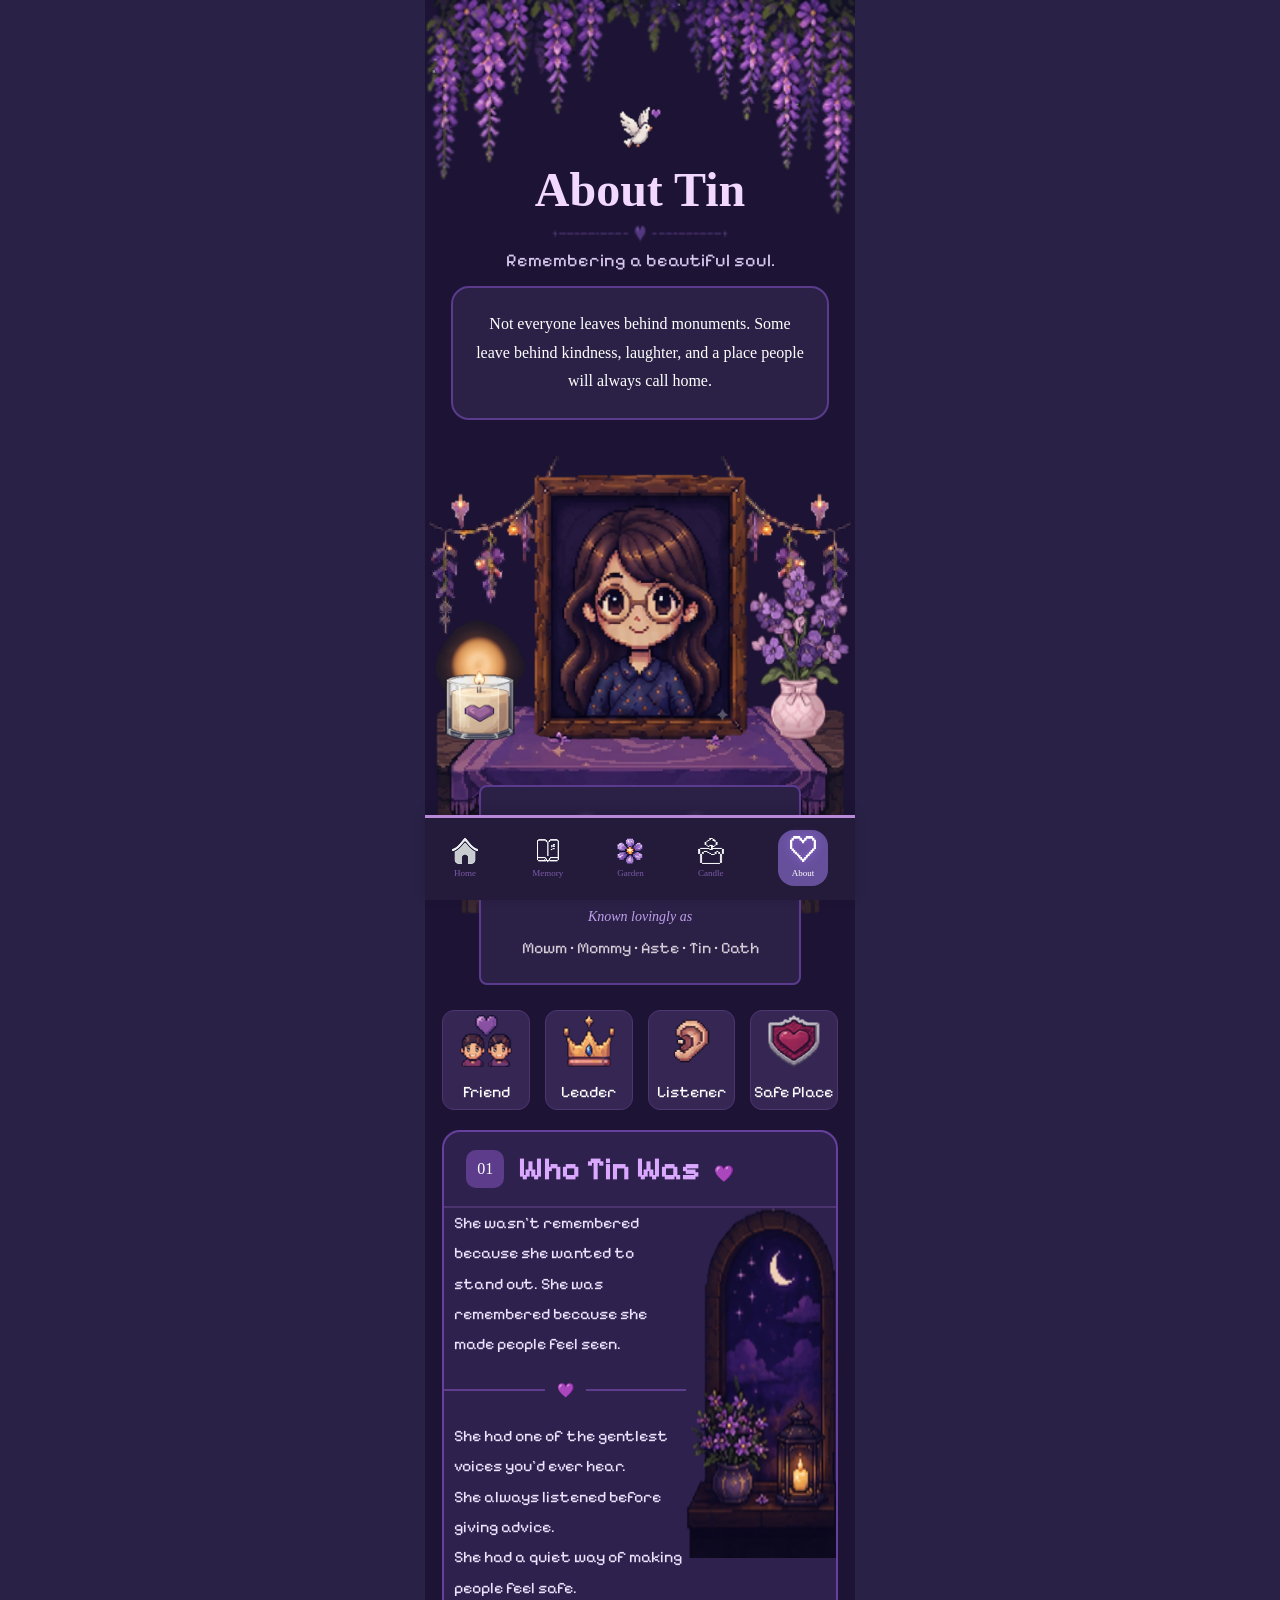
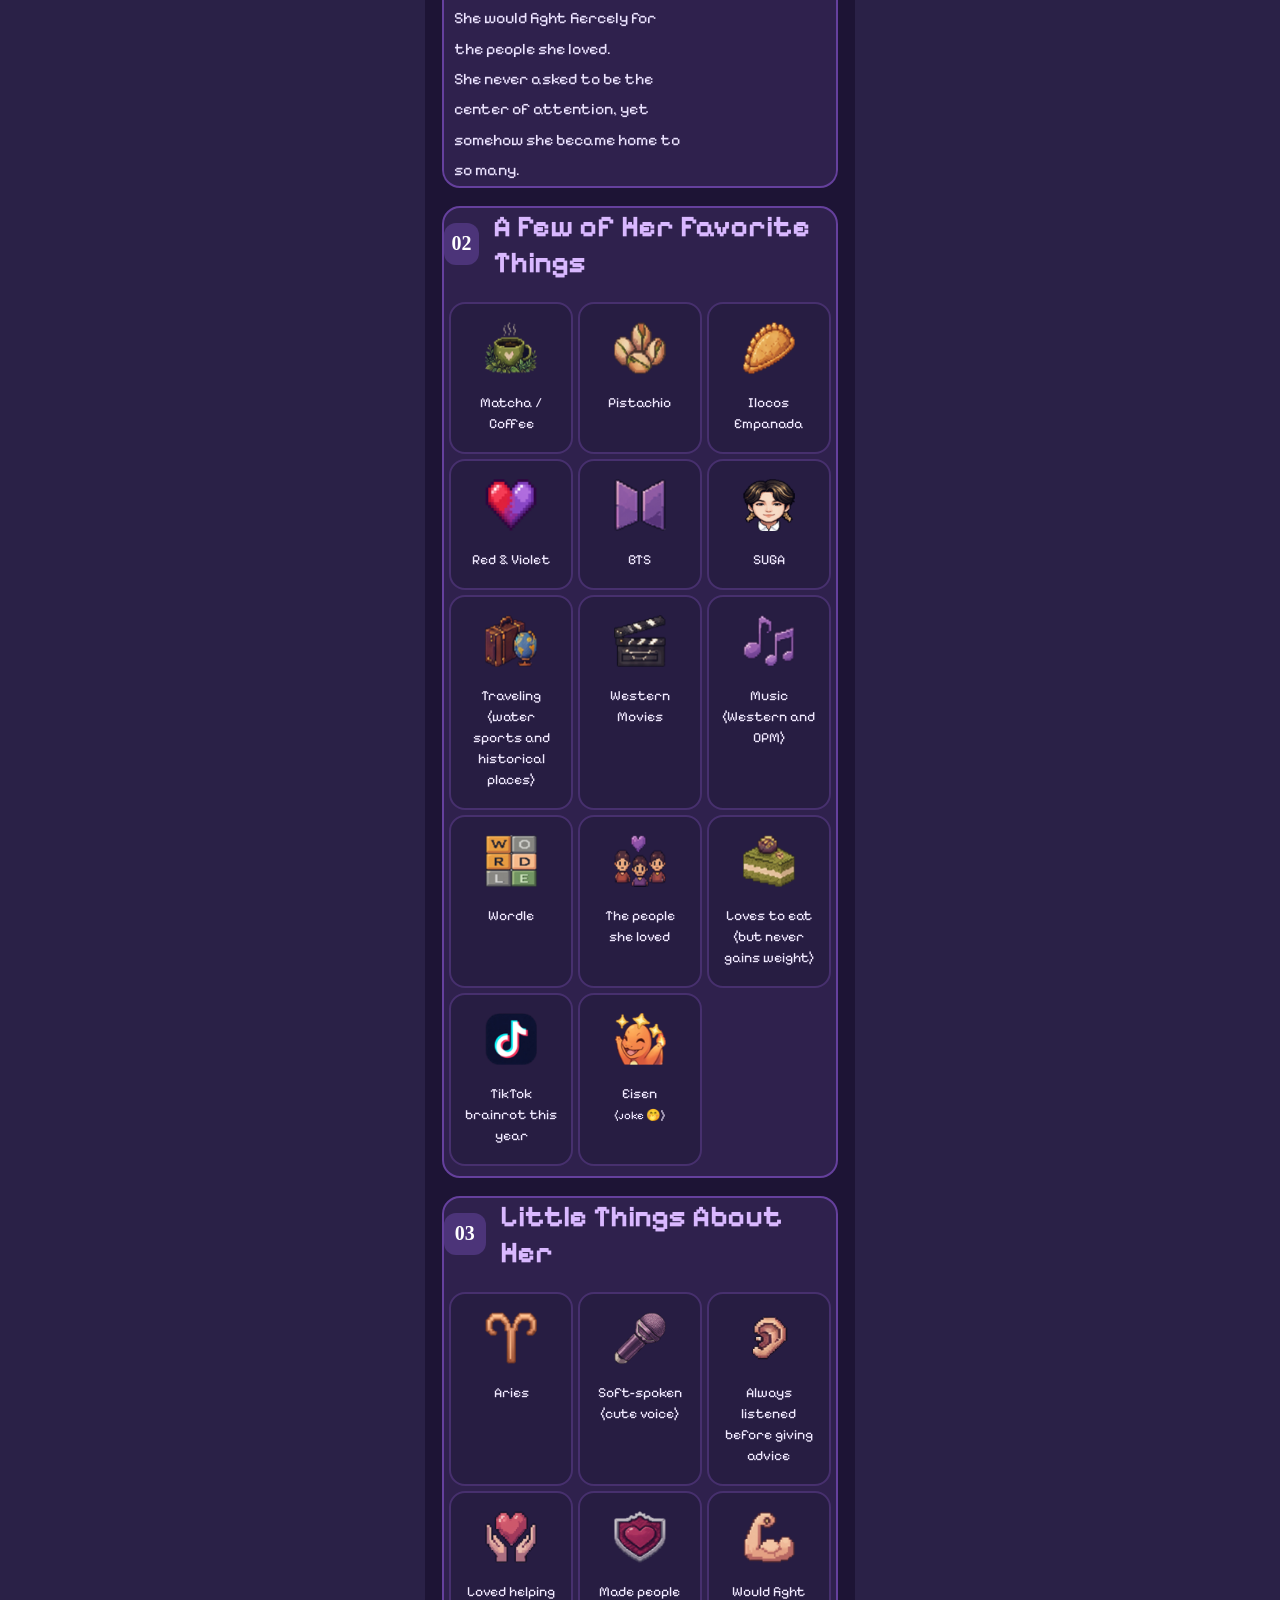
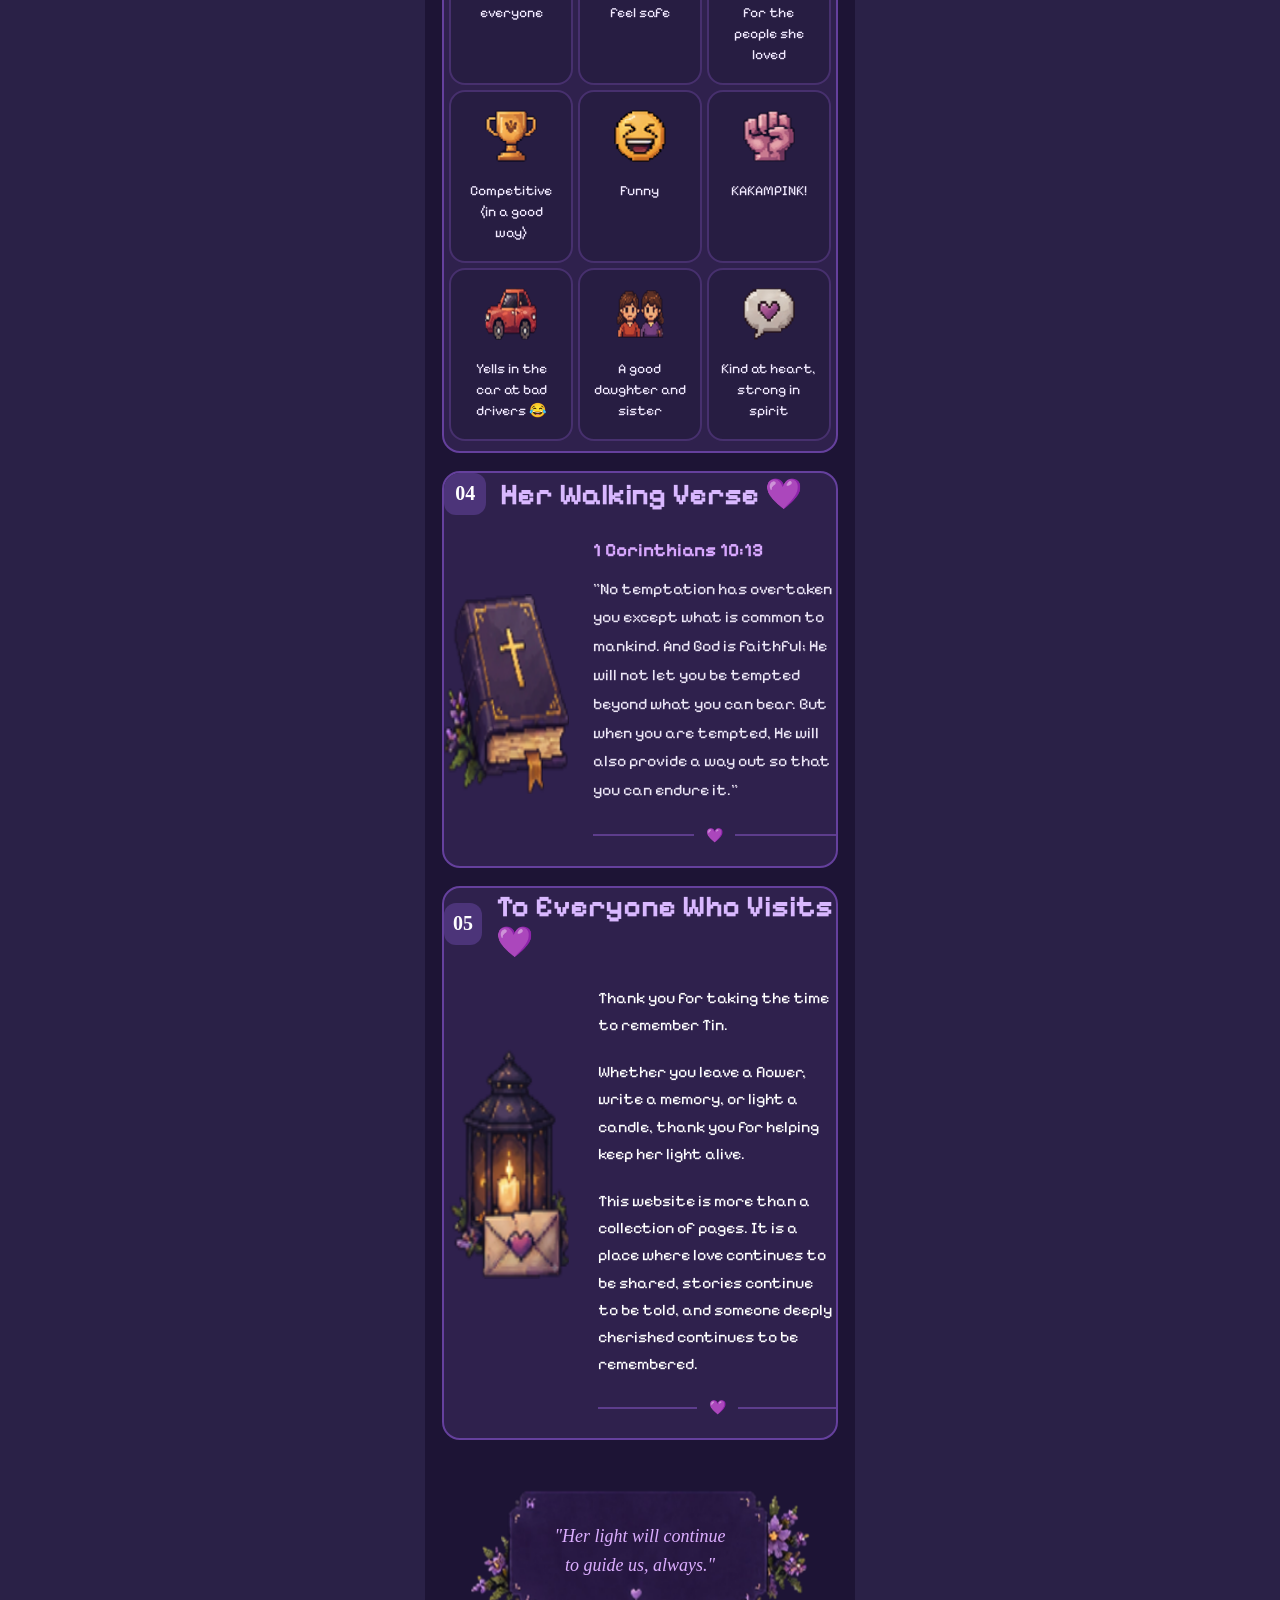
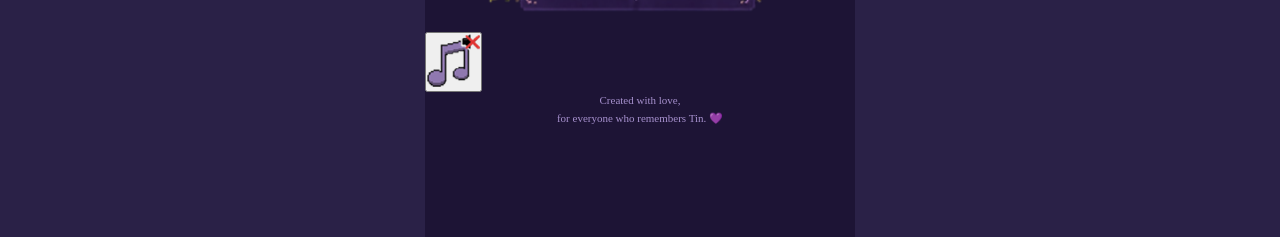
==== about.html @ 0745eca5 "Release v1.0" ====
<!DOCTYPE html>
<html lang="en">

<head>

    <meta charset="UTF-8">

    <meta name="viewport" content="width=device-width, initial-scale=1.0">

    <title>About | In Loving Memory of Tin</title>

    <link rel="stylesheet" href="style.css">
    <link rel="stylesheet" href="about.css">

    <link href="https://fonts.googleapis.com/css2?family=Pixelify+Sans:wght@400;500;600;700&display=swap" rel="stylesheet">

</head>

<body>

<section class="about-page">

    <!-- Hero -->

    <img
    src="assets/decorations/wisteria-hanging.png"
    class="wisteria">

    <div class="hero-section">



        <img
            src="assets/icons/dove.png"
            class="header-icon">

        <div class="about-header">

            <h1>About Tin</h1>

            <img
                src="assets/decorations/memory-divider.png"
                class="memory-divider">

                <img
                src="assets/decorations/corner-lights-left.png"
                class="corner-lights-left">

                <img
                src="assets/decorations/corner-lights-right.png"
                class="corner-lights-right">

            <p>
                Remembering a beautiful soul.
            </p>

        </div>

    </div>

    <!-- Intro -->

    <div class="intro-card">

        <p>

            Not everyone leaves behind monuments.
            Some leave behind kindness,
            laughter,
            and a place people
            will always call home.

        </p>

    </div>

    <!-- Portrait -->

    <div class="portrait-section">

        <img
        src="assets/decorations/altar-table.png"
        class="portrait-table">

        <img
        src="assets/decorations/candle-glow.png"
        class="candle-glow">

        <img
            src="assets/icons/candle-on.png"
            class="portrait-candle">

        <img
            src="assets/about/tin-portrait.png"
            class="tin-photo">

        <img
            src="assets/decorations/purple-flowers-vase.png"
            class="portrait-flower">

    </div>

    <!-- Name -->

    <div class="name-card">

        <h2>❀ Tin ❀</h2>

        <p class="ign">(Asteria / DeerAste)</p>

        <p class="nickname-title">Known lovingly as</p>

        <p class="nicknames">
            Mowm • Mommy • Aste • Tin • Cath
        </p>

    </div>

    <!-- Identity -->

    <div class="identity-grid">

        <div class="identity-card">

            <div class="identity-icon">

                <img src="assets/about/friend.png">

            </div>

            <p>Friend</p>

        </div>

        <div class="identity-card">

            <div class="identity-icon">

                <img src="assets/about/leader.png">

            </div>

            <p>Leader</p>

        </div>

        <div class="identity-card">

            <div class="identity-icon">

                <img src="assets/about/listener.png">

            </div>

            <p>Listener</p>

        </div>

        <div class="identity-card">

            <div class="identity-icon">

                <img src="assets/about/safe-place.png">

            </div>

            <p>Safe Place</p>

        </div>

    </div>

    <!-- Who Tin Was -->

    <section class="about-section">

        <div class="section-header">

            <span class="section-number">01</span>

            <h2>
                Who Tin Was
                <span class="section-heart">💜</span>
            </h2>

        </div>

        <div class="who-container">

            <div class="who-text">

                <p>

                    She wasn't remembered because she wanted to stand out.

                    She was remembered because she made people feel seen.

                </p>

                <div class="text-divider">
                <span>💜</span>
                </div>

                <p>

                    She had one of the gentlest voices you'd ever hear.

                </p>

                <p>

                    She always listened before giving advice.

                </p>

                <p>

                    She had a quiet way of making people feel safe.

                </p>

                <p>

                    She would fight fiercely for the people she loved.

                </p>

                <p>

                    She never asked to be the center of attention,

                    yet somehow she became home to so many.

                </p>

            </div>

            <img
                src="assets/about/moon-window.png"
                class="moon-window">

        </div>

    </section>

    <!-- Favorite Things -->

    <section class="about-section">

        <div class="section-title">

            <span>02</span>

            <h2>A Few of Her Favorite Things</h2>

        </div>

        <div class="icon-grid">

            <div class="icon-card">
                <img src="assets/about/matcha.png">
                <p>Matcha / Coffee</p>
            </div>

            <div class="icon-card">
                <img src="assets/about/pistachio.png">
                <p>Pistachio</p>
            </div>

            <div class="icon-card">
                <img src="assets/about/empanada.png">
                <p>Ilocos Empanada</p>
            </div>

            <div class="icon-card">
                <img src="assets/about/red-violet-heart.png">
                <p>Red & Violet</p>
            </div>

            <div class="icon-card">
                <img src="assets/about/bts.png">
                <p>BTS</p>
            </div>

            <div class="icon-card">
                <img src="assets/about/suga.png">
                <p>SUGA</p>
            </div>

            <div class="icon-card">
                <img src="assets/about/traveling.png">
                <p>Traveling (water sports and historical places)</p>
            </div>

            <div class="icon-card">
                <img src="assets/about/western-movies.png">
                <p>Western Movies</p>
            </div>

            <div class="icon-card">
                <img src="assets/about/music.png">
                <p>Music (Western and OPM)</p>
            </div>

            <div class="icon-card">
                <img src="assets/about/wordle.png">
                <p>Wordle</p>
            </div>

            <div class="icon-card">
                <img src="assets/about/loved-ones.png">
                <p>The people she loved</p>
            </div>

            <div class="icon-card">
                <img src="assets/about/eats-a-lot.png">
                <p>Loves to eat (but never gains weight)</p>
            </div>

            <div class="icon-card">
                <img src="assets/about/tiktok.png">
                <p>TikTok brainrot this year</p>
            </div>

            <div class="icon-card">
                <img src="assets/about/eisen.png">
                <p>Eisen<br><small>(joke 🤭)</small></p>
            </div>

        </div>

    </section>

    <!-- Little Things -->

    <section class="about-section">

        <div class="section-title">

            <span>03</span>

            <h2>Little Things About Her</h2>

        </div>

        <div class="icon-grid">

            <div class="icon-card"><img src="assets/about/aries.png"><p>Aries</p></div>

            <div class="icon-card"><img src="assets/about/soft-spoken.png"><p>Soft-spoken (cute voice)</p></div>

            <div class="icon-card"><img src="assets/about/listener.png"><p>Always listened before giving advice</p></div>

            <div class="icon-card"><img src="assets/about/loved-helping.png"><p>Loved helping everyone</p></div>

            <div class="icon-card"><img src="assets/about/safe-place.png"><p>Made people feel safe</p></div>

            <div class="icon-card"><img src="assets/about/protector.png"><p>Would fight for the people she loved</p></div>

            <div class="icon-card"><img src="assets/about/competitive.png"><p>Competitive (in a good way)</p></div>

            <div class="icon-card"><img src="assets/about/funny.png"><p>Funny</p></div>

            <div class="icon-card"><img src="assets/about/kakampink.png"><p>KAKAMPINK!</p></div>

            <div class="icon-card"><img src="assets/about/car.png"><p>Yells in the car at bad drivers 😂</p></div>

            <div class="icon-card"><img src="assets/about/family.png"><p>A good daughter and sister</p></div>

            <div class="icon-card"><img src="assets/about/kind.png"><p>Kind at heart, strong in spirit</p></div>

        </div>

    </section>

    <!-- Walking Verse -->

    <section class="about-section">

        <div class="section-title">

            <span>04</span>

            <h2>Her Walking Verse 💜</h2>

        </div>

        <div class="verse-card">

            <img
                src="assets/about/bible.png"
                class="bible">

            <div class="verse-text">

                <h3>1 Corinthians 10:13</h3>

                <p>

                    "No temptation has overtaken you except what is common to mankind.
                    And God is faithful; He will not let you be tempted beyond what you can bear.
                    But when you are tempted, He will also provide a way out so that you can endure it."

                </p>

                <div class="text-divider">
                    <span>💜</span>
                </div>

            </div>

        </div>

    </section>

    <!-- Thank You -->

        <section class="about-section">

        <div class="section-title">

            <span>05</span>

            <h2>To Everyone Who Visits 💜</h2>

        </div>

        <div class="thankyou-card">

            <img
                src="assets/about/lantern.png"
                class="lantern">

            <div class="thankyou-text">

                <p>

                    Thank you for taking the time to remember Tin.

                </p>

                <p>

                    Whether you leave a flower, write a memory, or light a candle,
                    thank you for helping keep her light alive.

                </p>

                <p>

                    This website is more than a collection of pages.
                    It is a place where love continues to be shared,
                    stories continue to be told,
                    and someone deeply cherished continues to be remembered.

                </p>

                <div class="text-divider">
                    <span>💜</span>
                </div>

            </div>

        </div>

    </section>

    <!-- Closing -->

    <section class="closing-section">

        <div class="quote-wrapper">

            <img
                src="assets/about/quote-frame.png"
                class="quote-frame">

            <div class="quote-text">

            "Her light will continue<br>

            to guide us, always."

            </div>

            <div class="quote-heart">
                
            </div>

        </div>

    </section>

<!-- Bottom Navigation -->
<nav class="bottom-nav">

    <a href="index.html" class="nav-item">
        <img src="assets/icons/home-button.png" alt="Home">
        <span>Home</span>
    </a>

    <a href="memory-book.html" class="nav-item">
        <img src="assets/icons/memory-button.png" alt="Memory">
        <span>Memory</span>
    </a>

    <a href="flower-garden.html" class="nav-item">
        <img src="assets/icons/flower-button.png" alt="Garden">
        <span>Garden</span>
    </a>

    <a href="candle.html" class="nav-item">
        <img src="assets/icons/candle-button.png" alt="Candle">
        <span>Candle</span>
    </a>

    <a href="about.html" class="nav-item active">
        <img src="assets/icons/about-button.png" alt="About">
        <span>About</span>
    </a>

</nav>

<button id="music-toggle">

    <img
        id="music-icon"
        src="assets/icons/music-off.png"
        alt="Music">

</button>

<audio
    id="bgMusic"
    preload="auto"
    loop>

    <source
        src="assets/music/memorial.mp3"
        type="audio/mpeg">

</audio>

<footer class="site-footer">

    Created with love,<br>

    for everyone who remembers Tin. 💜

</footer>

<script type="module" src="about.js"></script>
<script type="module" src="music.js"></script>

</body>

</html>
---- style.css ----
*{
    margin:0;
    padding:0;
    box-sizing:border-box;
}

html,
body{
    margin:0;
    padding:0;
    width:100%;
    min-height:100%;
    background:#2A2147;
}

body{
    font-family:"Press Start 2P", cursive;
    color:white;
    overflow-x:hidden;
}

/* ========================= */
/* HERO */
/* ========================= */

.hero{

    position:relative;

    width:100%;

    height:390px;

    background-image:url("assets/background/hero-bg.png");

    background-size:cover;

    background-position:center top;

    background-repeat:no-repeat;
}

/* ========================= */
/* MENU */
/* ========================= */

.menu{

    width:min(94%,500px);

    margin:-35px auto 5px;

    display:flex;

    flex-direction:column;

    gap:14px;

    position:relative;

    z-index:10;
    padding-bottom: 110px;
}

/* ========================= */
/* CARD */
/* ========================= */

.menu-card{

    display:flex;
    align-items:center;

    gap:18px;

    width:100%;

    padding:20px;

    background:#ECE2FA;

    border:none;

    border-radius:22px;

    cursor:pointer;

    text-align:left;

    transition:.2s;

    box-shadow:
        0 5px 0 #44325F;
}

.menu-card:hover{
    transform:translateY(-3px) scale(1.01);
}

/* ========================= */
/* ICON */
/* ========================= */

.menu-icon{

    width:58px;

    height:52px;

    object-fit:contain;

    image-rendering:pixelated;

    flex-shrink:0;
}

/* ========================= */
/* TEXT */
/* ========================= */

.menu-text{

    flex:1;

    
}

.menu-text h2{

    color:#2A2147;

    font-family: "Pixelify Sans", sans-serif;
    font-weight: 500;

    font-size:15px;

    margin-bottom:8px;

    line-height:1.4;

}

.menu-text p{

    color:#6D628B;

    font-size:10px;

    line-height:1.6;

    font-family: "Pixelify Sans", sans-serif;
    font-weight: 500;
}

/* ========================= */
/* ARROW */
/* ========================= */

.arrow{

    width:18px;

    image-rendering:pixelated;
}

/* ========================= */
/* MOBILE */
/* ========================= */

@media(max-width:480px){

.menu{
    width:92%;
}

.menu-card{
    padding:16px;
}

.menu-icon{
    width:46px;
     height:46px;
}

.card-arrow{

    margin-left:auto;

    font-size:22px;

    color:#6C5A95;

    transition:.2s;
}

.menu-card:hover .card-arrow{

    transform:translateX(4px);
}

/* ========================= */
/* FLOATING MUSIC BUTTON */
/* ========================= */

#music-toggle{

    position: absolute;

    top:18px;

    right:18px;

    width:52px;

    height:52px;

    border:none;

    border-radius:50%;

    background:#ECE2FA;

    box-shadow:0 5px 0 #44325F;

    display:flex;

    justify-content:center;

    align-items:center;

    cursor:pointer;

    z-index:999;
}

#music-toggle img{

    width:26px;

    image-rendering:pixelated;
}

#music-toggle:hover{

    transform:translateY(-2px);
}

}

/* =========================
   Bottom Navigation
========================= */

.bottom-nav{
    position:fixed;
    bottom:0;
    left:50%;
    transform:translateX(-50%);

    width:min(100%,430px);

    display:flex;
    justify-content:space-around;
    align-items:center;

    padding:12px 0 14px;

    background:#241B3B;

    border-top:3px solid #b889d9;

    box-shadow:0 -4px 12px rgba(0,0,0,.12);

    z-index:1000;
}

.nav-item{
    display:flex;
    flex-direction:column;
    align-items:center;
    justify-content:center;

    gap:4px;

    text-decoration:none;

    color:#7a5aa8;

    font-size:9px;

    font-family:'Press Start 2P', cursive;

    transition:.2s;
}

.nav-item img{
    width:26px;
    height:26px;

    image-rendering:pixelated;
}

.nav-item.active{
    background: #66509C;
    color: #FFFFFF;
    padding: 8px 12px;
    border-radius: 16px;
}

.nav-item.active img{
    transform:translateY(-2px);
    filter:drop-shadow(0 0 5px rgba(181,116,255,.7));
}

.nav-item:hover{
    transform:translateY(-2px);
}

/* =========================
   Candle Counter Card
========================= */

.candle-counter-card{

    width:100%;

    display:flex;

    align-items:center;

    justify-content:space-between;

    gap:20px;

    padding:10px 5px;

    background:linear-gradient(
        180deg,
        #4A3683 0%,
        #35255F 100%
    );

    border:3px solid #24183F;

    border-radius:18px;

    box-shadow:
        0 6px 0 #24183F,
        inset 0 2px 0 rgba(255,255,255,.08);
}

.counter-wreath{

    width:72px;

    image-rendering:pixelated;

    flex-shrink:0;
}

.counter-content{

    flex:1;
}

.counter-content h3{

    margin-bottom:4px;

    color:#F8EFFF;

    font-size:12px;

    font-weight:bold;
}

.counter-content h1{

    margin:2px 0 8px;

    font-size:32px;

    color:white;

    line-height:1;
}

.counter-content p{

    margin:0;

    color:#F3E9FF;

    font-size:7px;

    line-height:1.4;
}

.counter-hearts{

    width:70px;

    height:90px;

    image-rendering:pixelated;

    flex-shrink:0;

    animation:floatHearts 4s ease-in-out infinite;
}

@keyframes floatHearts{

    0%,100%{

        transform:translateY(0);
    }

    50%{

        transform:translateY(-6px);
    }

}
---- about.css ----
/* ===========================
   About Page
=========================== */

.about-page{

    max-width:430px;

    margin:auto;

    padding-bottom:40px;

    background:#1d1435;

}

/* ===========================
   Hero
=========================== */

.hero-section{

    position:relative;

    text-align:center;

    margin-top:-100px;

}

.wisteria{

    width:100%;

    display:block;

}

.header-icon{

    width:42px;

    margin-top:-10px;

}

.about-header h1{

    font-size:48px;

    color:#f2d8ff;

    margin-top:10px;

}

.memory-divider{

    width:180px;

    margin:5px auto;

    display:block;

}

.about-header p{

    color:#d8c8ef;

    font-size:18px;

    font-family: "Pixelify Sans", sans-serif;

}

/* ===========================
Intro
=========================== */

.intro-card{

    width:88%;

    margin:15px auto;

    padding:22px;

    border:2px solid #5b3b8d;

    border-radius:18px;

    text-align:center;

    line-height:1.8;

    background:#2b2046;

}

/* ===========================
Portrait
=========================== */

.portrait-section{

    position:relative;

    display:flex;

    justify-content:center;

    align-items:flex-end;

    margin-top:35px;
    
    height: 340px;

}

.portrait-table{

    position:absolute;

    top:250px;

    left:50%;

    transform:translateX(-50%);

    width:410px;

    z-index:1;

}

.portrait-candle{

    width:70px;

    position:absolute;

    left:20px;

    bottom:55px;

    z-index: 3;

}

.candle-glow{

    position:absolute;

    left:10px;          /* adjust natin later */

    bottom:87px;        /* adjust based sa candle */

    width:90px;         /* mas malaki kaysa candle */

    z-index:2;

    pointer-events:none;

}

.tin-photo{

    width:220px;
    height:275px;

    position:absolute;

    bottom:50px;

    left:50%;

    transform:translateX(-50%);

    z-index:3;

}

.portrait-flower{

    width:100px;

    position:absolute;

    right:5px;

    bottom:55px;

    z-index: 4;

    height: 175px;

}

.corner-lights-left{
    position:absolute;
    top:340px;
    left:3px;
    width:135px;
}

.corner-lights-right{
    position:absolute;
    top:340px;
    right:3px;
    width:135px;
}

/* ===========================
   Name Card
=========================== */

.name-card{

    width:75%;

    margin:-10px auto 25px auto;

    padding:22px;

    text-align:center;

    background:#2b2046;

    border:2px solid #5b3b8d;

    border-radius:8px;

    position:relative;

    z-index:10;

}

.name-card h2{

    font-family:"Pixelify Sans", cursive;

    font-size:42px;

    color:#dba8ff;

    text-shadow:
        0 0 8px rgba(225,185,255,.45),
        2px 2px 0 #40205f;

    margin-bottom:14px;

}

.name-card p:first-of-type{

    color:#d7c4ea;

    font-size:15px;

}

.name-card p:last-of-type{

    color:#d4cdd8;

    font-size:16px;

    line-height:1.6;

    font-family: "Pixelify Sans", sans-serif;

}

/* ===========================
   Identity Grid
=========================== */

.identity-grid{

    width:92%;

    margin:20px auto 20px;

    display:grid;

    grid-template-columns:repeat(4,1fr);

    gap:15px;

    font-family: "Pixelify Sans", sans-serif;

}

.identity-section{

    background:#2f214d;

    border:2px solid #65409d;

    border-radius:18px;

    padding:18px 16px;

    margin:28px 0;

}

.identity-icon{

    height:55px;

    display:flex;

    justify-content:center;

    align-items:center;

}

.identity-card{

    background:#362654;

    border:1px solid #4d3570;

    border-radius:12px;

    max-width:100px;

    min-height:100px;

    display:flex;

    flex-direction:column;

    align-items:center;

    justify-content:center;

    text-align:center;

    gap:8px;

}

.identity-card img{

    width:52px;

    height:52px;

    object-fit:contain;

    margin-bottom:10px;

}

.identity-card span{

    display:block;

    font-size:15px;

    color:#f4e7ff;

}

.ign{

    color:#d7c8e8;

    font-size:15px;

    margin-bottom:18px;

}

.nickname-title{

    color:#cfaeff;

    font-size:14px;

    font-style:italic;

    margin-bottom:10px;

    opacity:.9;

}

.nicknames{

    color:#f3eef8;

    font-size:15px;

    line-height:1.8;

}

/* ===========================
   Sections
=========================== */

.about-section{

    width:92%;

    margin:0 auto 18px;

    background:#2f214d;

    border:2px solid #65409d;

    border-radius:18px;

    overflow:hidden;

}

.section-title{

    display:flex;

    align-items:center;

    gap:14px;

    margin-bottom:22px;

}

.section-header{

    display:flex;

    align-items:center;

    gap:14px;

    padding:18px 22px;

    border-bottom:2px solid #4c356e;

}

.section-header h2{

    color:#dba8ff;

    font-size:32px;

    margin:0;

    font-family: "Pixelify Sans", sans-serif;

}

.section-heart{

    margin-left:8px;

    font-size:16px;

}

.section-title span{

    width:42px;

    height:42px;

    border-radius:12px;

    background:#4c3479;

    display:flex;

    justify-content:center;

    align-items:center;

    color:white;

    font-weight:bold;

    font-size:20px;

}


.section-title h2{

    color:#d9b8ff;

    font-size:30px;

    font-family: "Pixelify Sans", sans-serif;

}

.text-divider{

    display:flex;

    align-items:center;

    justify-content:center;

    margin:22px 0;

}

.text-divider::before,
.text-divider::after{

    content:"";

    flex:1;

    height:2px;

    background:#5f3d86;

}

.text-divider span{

    margin:0 12px;

    color:#d8a8ff;

    font-size:14px;

}

.section-number{

    width:38px;

    height:38px;

    display:flex;

    align-items:center;

    justify-content:center;

    background:#5d3d8b;

    color:white;

    border-radius:10px;

    font-size:16px;

}

/* ===========================
   Who Tin Was
=========================== */

.who-container{

    display:flex;

    align-items:flex-start;

}

.who-text{

    flex:1;

}

.who-text p{

    color:#ece3ff;

    line-height:1.9;

    margin-left: 10px;

    font-family: "Pixelify Sans", sans-serif;
    

}

.moon-window{

    width:150px;

    height: 350px;

    flex-shrink:0;

}

/* ===========================
   Icon Grid
=========================== */

.icon-grid{

    display:grid;

    grid-template-columns:repeat(3,1fr);

    gap:5px;

    margin: auto 5px 10px 5px;

}

.icon-card{

    background:#271d42;

    border:2px solid #47306e;

    border-radius:16px;

    padding:18px 12px;

    text-align:center;

}

.icon-card img{

    width:52px;

    height:52px;

    object-fit:contain;

    margin-bottom:14px;

}

.icon-card p{

    color:#f1e9ff;

    font-size:14px;

    line-height:1.5;

    font-family: "Pixelify Sans", sans-serif;

}

/* Icon Tweaks */

img[src*="listener"]{

    transform:scale(.82);

}

img[src*="family"]{

    transform:scale(.92);

}

img[src*="lantern"]{

    transform:scale(.92);

}

.verse-card{

    display:flex;

    align-items:flex-start;

    gap:24px;

    margin-top:24px;

}

.bible{

    width:125px;

    flex-shrink:0;

    margin-top:55px;

    height: 200px;

}

.verse-text{

    flex:1;

}

.verse-text h3{

    color:#d9a8ff;

    margin-bottom:14px;

    font-family: "Pixelify Sans", sans-serif;

}

.verse-text p{

    line-height:1.8;

    color:#ece6f6;

    font-family: "Pixelify Sans", sans-serif;

}

.text-divider{

    display:flex;

    align-items:center;

    justify-content:center;

    margin-top:22px;

}

.text-divider::before,
.text-divider::after{

    content:"";

    flex:1;

    height:2px;

    background:#5d3d8c;

}

.text-divider span{

    margin:0 12px;

}

.thankyou-card{

    display:flex;

    align-items:flex-start;

    gap:24px;

    margin-top:24px;

}

.lantern{


    flex-shrink:0;

    width:130px;

    margin-top:55px;

    height: 250px;

}

.thankyou-text{

    flex:1;

}

.thankyou-text p{

    margin-bottom:20px;

    line-height:1.7;

    font-family: "Pixelify Sans", sans-serif;

}

.quote-wrapper{

    position:relative;

    width:100%;

    max-width:340px;

    margin:0 auto;

}

.quote-frame{

    width:100%;

    display:block;

}

.quote-text{

    position:absolute;

    top:50%;

    left:50%;

    transform:translate(-50%,-50%);

    width:80%;

    text-align:center;

    color:#dcaeff;

    font-size:18px;

    line-height:1.6;

    font-style:italic;

}

.quote-heart{

    position:absolute;

    bottom:18px;

    left:50%;

    transform:translateX(-50%);

    color:#dcaeff;

}

.closing-section{

    margin-top:50px;

    margin-bottom:20px;

}

.bottom-nav{
    position:fixed;
    bottom:0;
    left:50%;
    transform:translateX(-50%);

    width:min(100%,430px);

    display:flex;
    justify-content:space-around;
    align-items:center;

    padding:12px 0 14px;

    background:#241B3B;

    border-top:3px solid #b889d9;

    box-shadow:0 -4px 12px rgba(0,0,0,.12);

    z-index:1000;
}

.nav-item{
    display:flex;
    flex-direction:column;
    align-items:center;
    justify-content:center;

    gap:4px;

    text-decoration:none;

    color:#7a5aa8;

    font-size:9px;

    font-family:'Press Start 2P', cursive;

    transition:.2s;
}

.nav-item img{
    width:26px;
    height:26px;

    image-rendering:pixelated;
}

.nav-item.active{
    background: #66509C;
    color: #FFFFFF;
    padding: 8px 12px;
    border-radius: 16px;
}

.nav-item.active img{
    transform:translateY(-2px);
    filter:drop-shadow(0 0 5px rgba(181,116,255,.7));
}

.nav-item:hover{
    transform:translateY(-2px);
}

.site-footer{

    text-align:center;

    color:#BFA7E9;

    font-size:11px;

    line-height:1.6;

    margin:0 0 70px;

    opacity:.85;

}
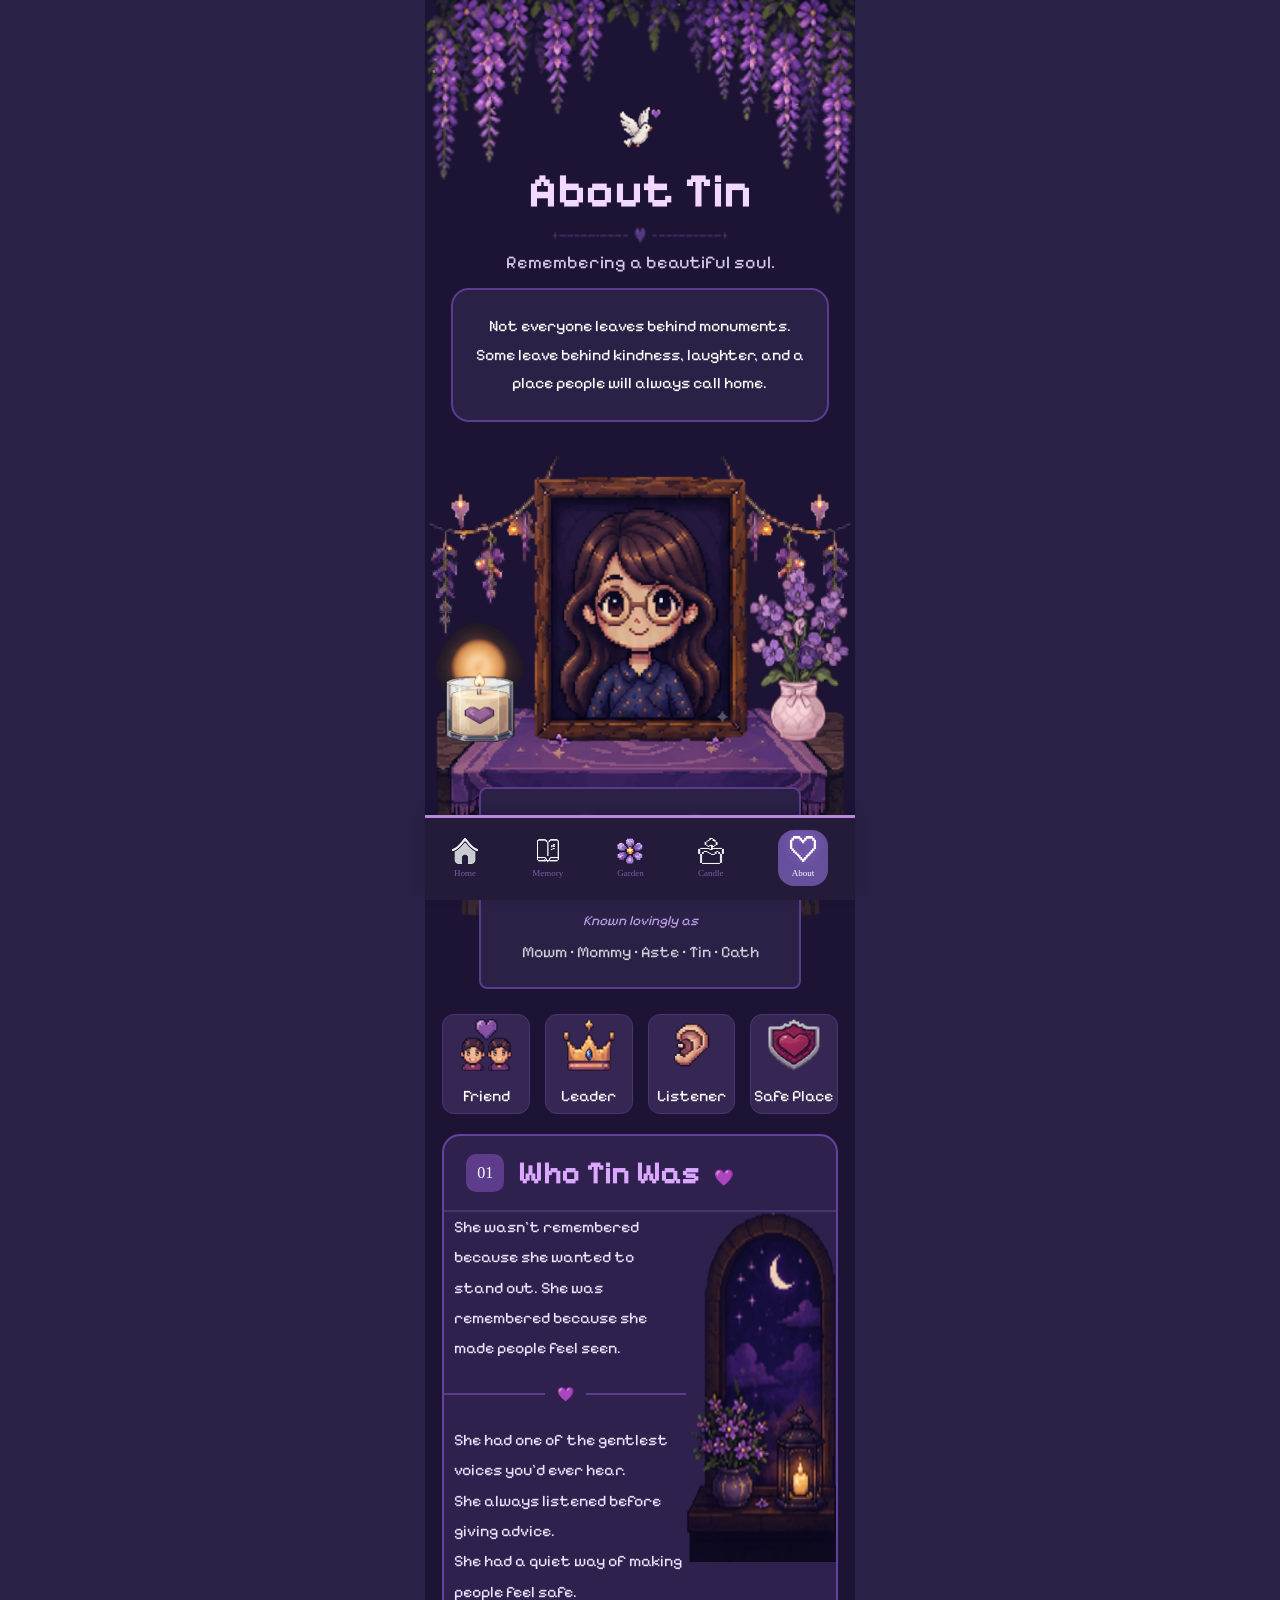
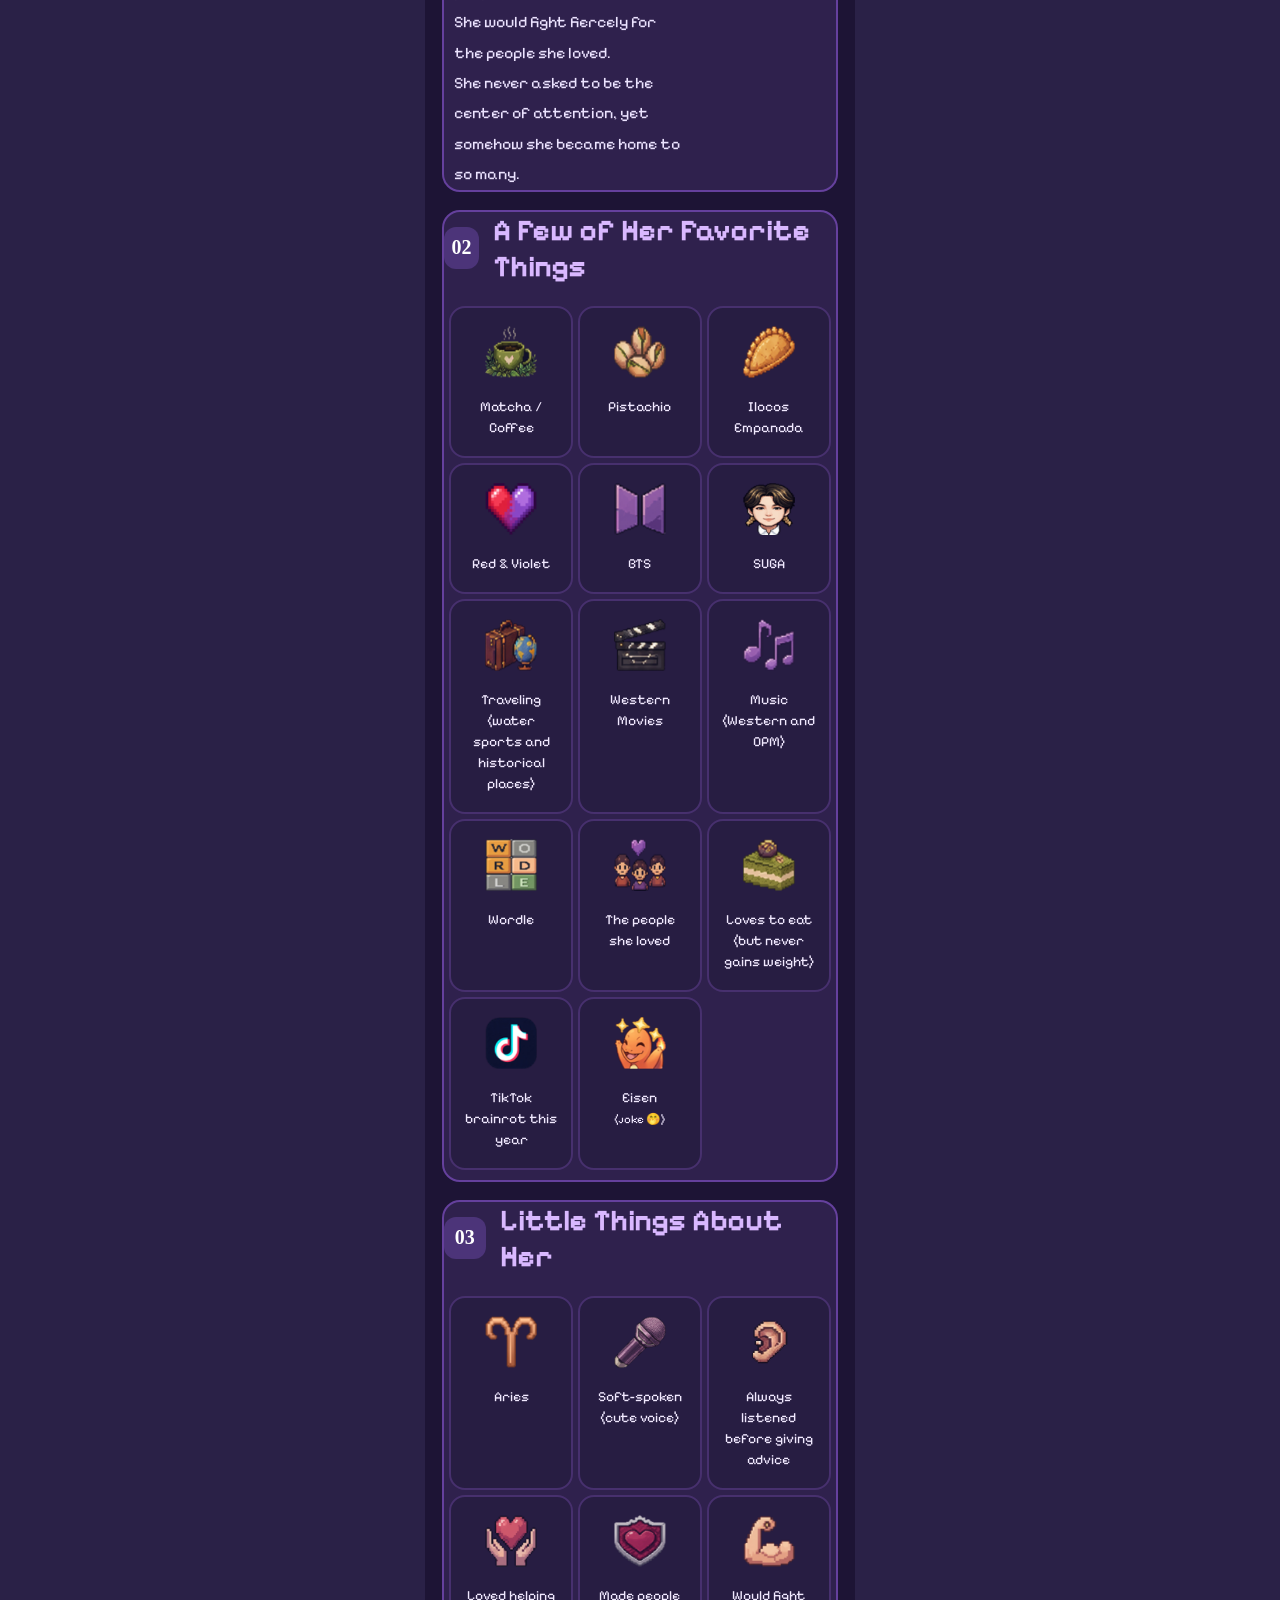
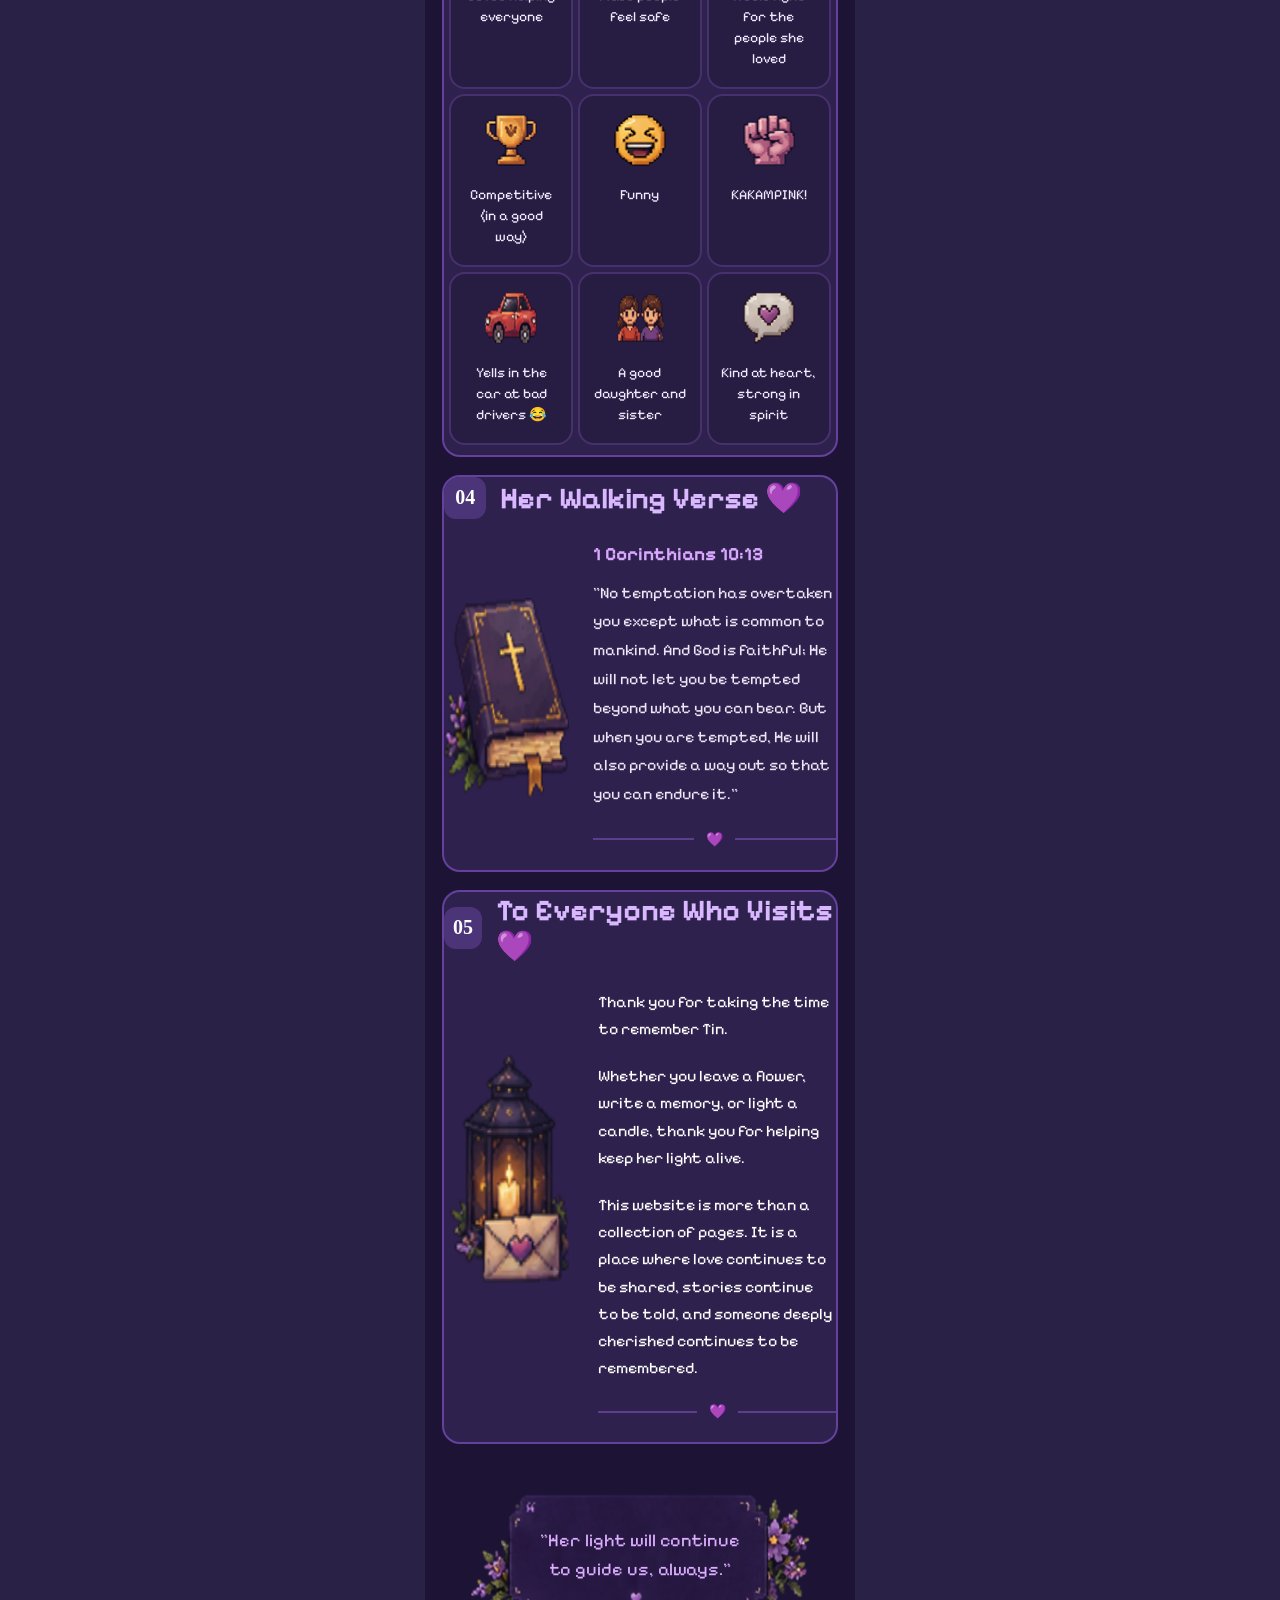
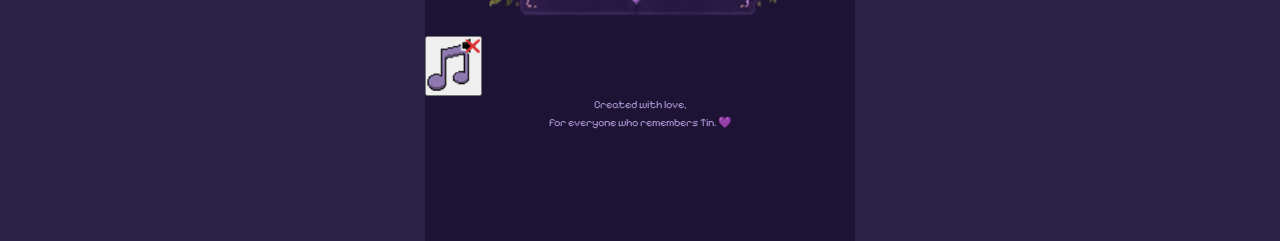
==== commit 74c34636: "Update memorial website" ====
--- a/about.html
+++ b/about.html
@@ -549,7 +549,6 @@
 
 </footer>
 
-<script type="module" src="about.js"></script>
 <script type="module" src="music.js"></script>
 
 </body>
--- a/style.css
+++ b/style.css
@@ -29,7 +29,7 @@
 
     width:100%;
 
-    height:390px;
+    height:370px;
 
     background-image:url("assets/background/hero-bg.png");
 
@@ -272,6 +272,8 @@
     box-shadow:0 -4px 12px rgba(0,0,0,.12);
 
     z-index:1000;
+
+    font-family: "Pixelify Sans", sans-serif;
 }
 
 .nav-item{
--- a/about.css
+++ b/about.css
@@ -26,6 +26,8 @@
 
     margin-top:-100px;
 
+    font-family: "Pixelify Sans", sans-serif;
+
 }
 
 .wisteria{
@@ -95,6 +97,8 @@
     line-height:1.8;
 
     background:#2b2046;
+
+    font-family: "Pixelify Sans", sans-serif;
 
 }
 
@@ -235,6 +239,8 @@
 
     z-index:10;
 
+    font-family: "Pixelify Sans", sans-serif;
+
 }
 
 .name-card h2{
@@ -836,7 +842,7 @@
 
     line-height:1.6;
 
-    font-style:italic;
+    font-family: "Pixelify Sans", sans-serif;
 
 }
 
@@ -883,6 +889,8 @@
     box-shadow:0 -4px 12px rgba(0,0,0,.12);
 
     z-index:1000;
+
+    font-family: "Pixelify Sans", sans-serif;
 }
 
 .nav-item{
@@ -941,4 +949,6 @@
 
     opacity:.85;
 
+    font-family: "Pixelify Sans", sans-serif;
+
 }
